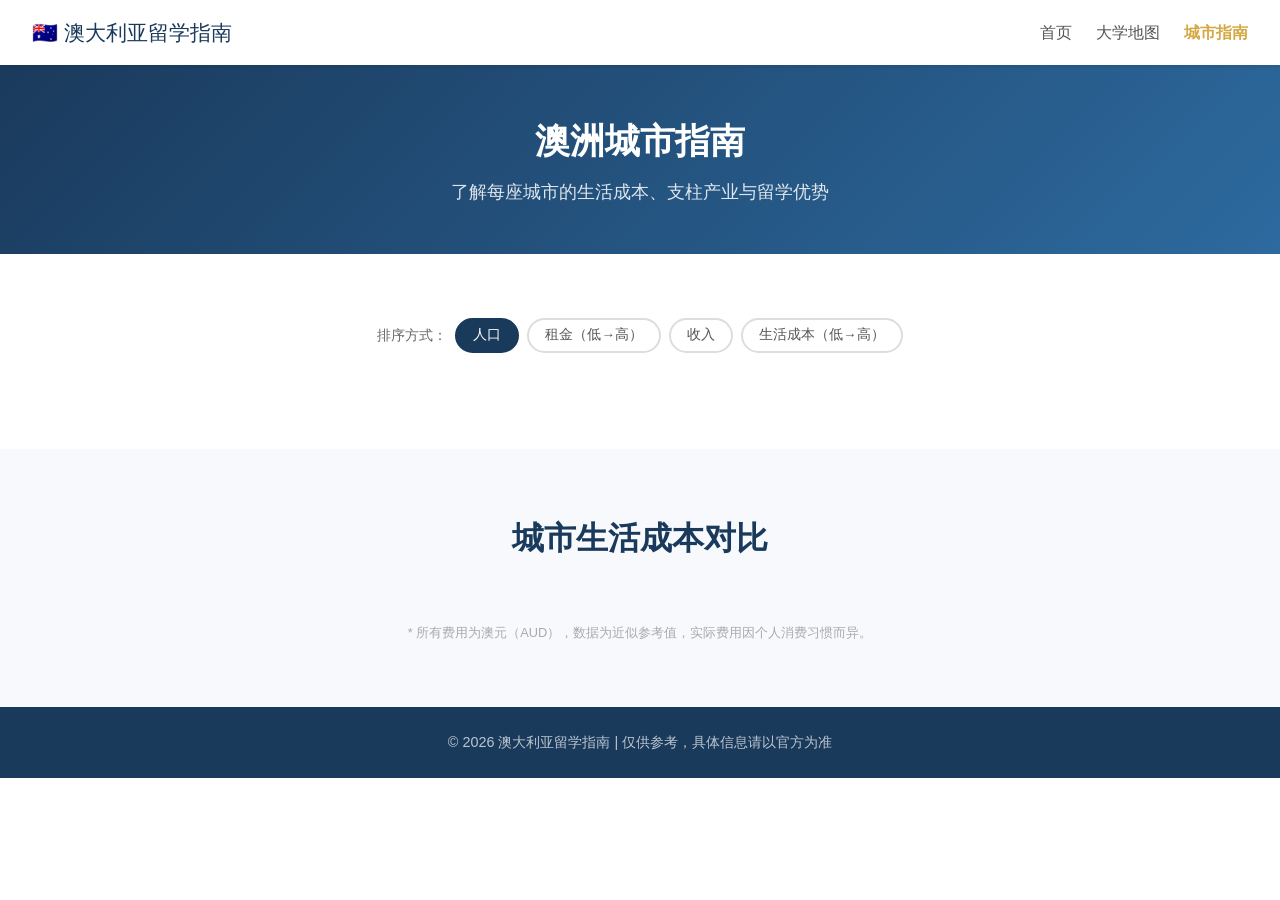
==== cities.html @ 86136d02 "Add city guide module with cost comparison - 15 Australian cities with population, income, rent, tra" ====
<!DOCTYPE html>
<html lang="zh-CN">
<head>
    <meta charset="UTF-8">
    <meta name="viewport" content="width=device-width, initial-scale=1.0">
    <title>城市指南 - 澳大利亚留学指南</title>
    <link rel="stylesheet" href="style.css">
    <link rel="stylesheet" href="cities.css">
</head>
<body>
    <header>
        <nav>
            <div class="logo"><a href="index.html">🇦🇺 澳大利亚留学指南</a></div>
            <ul>
                <li><a href="index.html">首页</a></li>
                <li><a href="universities.html">大学地图</a></li>
                <li><a href="cities.html" class="active">城市指南</a></li>
            </ul>
        </nav>
    </header>

    <section class="hero-small">
        <h1>澳洲城市指南</h1>
        <p>了解每座城市的生活成本、支柱产业与留学优势</p>
    </section>

    <section class="section">
        <div class="container-wide">
            <div class="sort-bar">
                <span class="sort-label">排序方式：</span>
                <button class="sort-btn active" data-sort="population">人口</button>
                <button class="sort-btn" data-sort="rent">租金（低→高）</button>
                <button class="sort-btn" data-sort="income">收入</button>
                <button class="sort-btn" data-sort="cost">生活成本（低→高）</button>
            </div>
            <div id="city-cards" class="city-cards"></div>
        </div>
    </section>

    <section class="section section-alt">
        <div class="container-wide">
            <h2>城市生活成本对比</h2>
            <div id="cost-compare" class="cost-compare"></div>
            <p class="cost-note">* 所有费用为澳元（AUD），数据为近似参考值，实际费用因个人消费习惯而异。</p>
        </div>
    </section>

    <footer>
        <div class="container">
            <p>&copy; 2026 澳大利亚留学指南 | 仅供参考，具体信息请以官方为准</p>
        </div>
    </footer>

    <script src="cities.js"></script>
</body>
</html>
---- style.css ----
* {
    margin: 0;
    padding: 0;
    box-sizing: border-box;
}

body {
    font-family: -apple-system, BlinkMacSystemFont, "Segoe UI", Roboto, "Helvetica Neue", Arial, sans-serif;
    line-height: 1.6;
    color: #333;
}

/* Navigation */
nav {
    display: flex;
    justify-content: space-between;
    align-items: center;
    padding: 1rem 2rem;
    background: #fff;
    box-shadow: 0 2px 4px rgba(0, 0, 0, 0.1);
    position: sticky;
    top: 0;
    z-index: 100;
}

.logo {
    font-size: 1.3rem;
    font-weight: 700;
    color: #1a3a5c;
}

nav ul {
    display: flex;
    list-style: none;
    gap: 1.5rem;
}

nav a {
    text-decoration: none;
    color: #555;
    font-weight: 500;
    transition: color 0.3s;
}

nav a:hover {
    color: #d4a843;
}

/* Hero */
.hero {
    background: linear-gradient(135deg, #1a3a5c 0%, #2d6a9f 100%);
    color: #fff;
    padding: 6rem 2rem;
    text-align: center;
}

.hero h1 {
    font-size: 2.8rem;
    margin-bottom: 1rem;
}

.hero p {
    font-size: 1.3rem;
    opacity: 0.9;
    margin-bottom: 2rem;
}

.cta-button {
    display: inline-block;
    padding: 0.8rem 2rem;
    background: #d4a843;
    color: #fff;
    text-decoration: none;
    border-radius: 6px;
    font-weight: 600;
    transition: background 0.3s;
}

.cta-button:hover {
    background: #b8912e;
}

/* Sections */
.section {
    padding: 4rem 2rem;
}

.section-alt {
    background: #f7f9fc;
}

.container {
    max-width: 1000px;
    margin: 0 auto;
}

.section h2 {
    text-align: center;
    font-size: 2rem;
    color: #1a3a5c;
    margin-bottom: 2.5rem;
}

/* Cards */
.card-grid {
    display: grid;
    grid-template-columns: repeat(auto-fit, minmax(220px, 1fr));
    gap: 1.5rem;
}

.card {
    background: #fff;
    border-radius: 10px;
    padding: 1.5rem;
    box-shadow: 0 2px 8px rgba(0, 0, 0, 0.08);
    transition: transform 0.3s, box-shadow 0.3s;
}

.card:hover {
    transform: translateY(-4px);
    box-shadow: 0 6px 16px rgba(0, 0, 0, 0.12);
}

.card h3 {
    color: #1a3a5c;
    margin-bottom: 0.5rem;
    font-size: 1.1rem;
}

.card p {
    color: #666;
    font-size: 0.95rem;
}

/* Timeline */
.timeline {
    max-width: 600px;
    margin: 0 auto;
}

.timeline-item {
    display: flex;
    gap: 1.2rem;
    margin-bottom: 1.5rem;
    align-items: flex-start;
}

.timeline-number {
    width: 40px;
    height: 40px;
    border-radius: 50%;
    background: #1a3a5c;
    color: #fff;
    display: flex;
    align-items: center;
    justify-content: center;
    font-weight: 700;
    flex-shrink: 0;
}

.timeline-content h3 {
    color: #1a3a5c;
    margin-bottom: 0.3rem;
}

.timeline-content p {
    color: #666;
    font-size: 0.95rem;
}

/* Cost Table */
.cost-table {
    width: 100%;
    border-collapse: collapse;
    background: #fff;
    border-radius: 10px;
    overflow: hidden;
    box-shadow: 0 2px 8px rgba(0, 0, 0, 0.08);
}

.cost-table th {
    background: #1a3a5c;
    color: #fff;
    padding: 1rem;
    text-align: left;
}

.cost-table td {
    padding: 0.8rem 1rem;
    border-bottom: 1px solid #eee;
}

.cost-table tr:last-child td {
    border-bottom: none;
}

.cost-table tr:hover td {
    background: #f7f9fc;
}

/* FAQ */
.faq-list {
    max-width: 700px;
    margin: 0 auto;
}

.faq-item {
    background: #fff;
    border-radius: 8px;
    margin-bottom: 0.8rem;
    box-shadow: 0 2px 4px rgba(0, 0, 0, 0.06);
    overflow: hidden;
}

.faq-item summary {
    padding: 1rem 1.2rem;
    cursor: pointer;
    font-weight: 600;
    color: #1a3a5c;
    list-style: none;
}

.faq-item summary::before {
    content: "▸ ";
}

.faq-item[open] summary::before {
    content: "▾ ";
}

.faq-item p {
    padding: 0 1.2rem 1rem;
    color: #666;
}

/* Footer */
footer {
    background: #1a3a5c;
    color: rgba(255, 255, 255, 0.7);
    text-align: center;
    padding: 1.5rem 2rem;
    font-size: 0.9rem;
}

/* Responsive */
@media (max-width: 768px) {
    nav {
        flex-direction: column;
        gap: 0.8rem;
    }

    nav ul {
        flex-wrap: wrap;
        justify-content: center;
        gap: 0.8rem;
    }

    .hero h1 {
        font-size: 2rem;
    }

    .hero p {
        font-size: 1.1rem;
    }

    .card-grid {
        grid-template-columns: 1fr;
    }
}
---- cities.css ----
/* Cities page styles */

nav .logo a {
    text-decoration: none;
    color: inherit;
}

nav a.active {
    color: #d4a843;
    font-weight: 700;
}

.container-wide {
    max-width: 1200px;
    margin: 0 auto;
}

/* Small hero */
.hero-small {
    background: linear-gradient(135deg, #1a3a5c 0%, #2d6a9f 100%);
    color: #fff;
    padding: 3rem 2rem;
    text-align: center;
}

.hero-small h1 {
    font-size: 2.2rem;
    margin-bottom: 0.5rem;
}

.hero-small p {
    font-size: 1.1rem;
    opacity: 0.85;
}

/* Sort bar */
.sort-bar {
    display: flex;
    align-items: center;
    justify-content: center;
    gap: 0.5rem;
    margin-bottom: 2rem;
    flex-wrap: wrap;
}

.sort-label {
    font-size: 0.9rem;
    color: #666;
    font-weight: 500;
}

.sort-btn {
    padding: 0.4rem 1rem;
    border: 2px solid #ddd;
    background: #fff;
    border-radius: 20px;
    cursor: pointer;
    font-size: 0.85rem;
    font-weight: 500;
    color: #555;
    transition: all 0.3s;
}

.sort-btn:hover {
    border-color: #1a3a5c;
    color: #1a3a5c;
}

.sort-btn.active {
    background: #1a3a5c;
    border-color: #1a3a5c;
    color: #fff;
}

/* City cards grid */
.city-cards {
    display: grid;
    grid-template-columns: repeat(auto-fill, minmax(360px, 1fr));
    gap: 1.5rem;
}

/* City card */
.city-card {
    background: #fff;
    border-radius: 12px;
    box-shadow: 0 2px 12px rgba(0, 0, 0, 0.07);
    overflow: hidden;
    transition: transform 0.3s, box-shadow 0.3s;
}

.city-card:hover {
    transform: translateY(-4px);
    box-shadow: 0 8px 24px rgba(0, 0, 0, 0.12);
}

.city-card-header {
    background: linear-gradient(135deg, #1a3a5c 0%, #2d6a9f 100%);
    color: #fff;
    padding: 1.2rem 1.5rem;
    display: flex;
    justify-content: space-between;
    align-items: center;
}

.city-card-header h3 {
    margin: 0;
    font-size: 1.3rem;
}

.city-card-header h3 .city-en {
    font-size: 0.8rem;
    font-weight: 400;
    opacity: 0.8;
    margin-left: 0.5rem;
}

.city-card-header .state-badge {
    background: rgba(255, 255, 255, 0.2);
    padding: 0.2rem 0.6rem;
    border-radius: 12px;
    font-size: 0.8rem;
    font-weight: 600;
}

.city-card-body {
    padding: 1.2rem 1.5rem;
}

.city-description {
    font-size: 0.9rem;
    color: #555;
    line-height: 1.7;
    margin-bottom: 1rem;
}

.city-stats {
    display: grid;
    grid-template-columns: 1fr 1fr;
    gap: 0.8rem;
    margin-bottom: 1rem;
}

.city-stat {
    display: flex;
    align-items: center;
    gap: 0.5rem;
}

.city-stat .stat-icon {
    font-size: 1.2rem;
    width: 28px;
    text-align: center;
}

.city-stat .stat-content {
    flex: 1;
}

.city-stat .stat-label {
    font-size: 0.75rem;
    color: #999;
    line-height: 1;
}

.city-stat .stat-value {
    font-size: 0.9rem;
    font-weight: 600;
    color: #1a3a5c;
}

/* Industries & climate */
.city-info-row {
    display: flex;
    flex-direction: column;
    gap: 0.6rem;
    padding-top: 0.8rem;
    border-top: 1px solid #f0f0f0;
}

.city-info-item {
    font-size: 0.85rem;
    color: #666;
    line-height: 1.5;
}

.city-info-item strong {
    color: #444;
}

.industry-tags {
    display: flex;
    flex-wrap: wrap;
    gap: 0.3rem;
    margin-top: 0.2rem;
}

.industry-tag {
    display: inline-block;
    background: #f0f4f8;
    color: #1a3a5c;
    padding: 0.15rem 0.5rem;
    border-radius: 10px;
    font-size: 0.75rem;
    font-weight: 500;
}

/* Cost comparison table */
.cost-compare {
    overflow-x: auto;
}

.cost-compare table {
    width: 100%;
    border-collapse: separate;
    border-spacing: 0;
    background: #fff;
    border-radius: 12px;
    overflow: hidden;
    box-shadow: 0 4px 16px rgba(0, 0, 0, 0.08);
    min-width: 700px;
}

.cost-compare thead th {
    background: linear-gradient(135deg, #1a3a5c 0%, #2d6a9f 100%);
    color: #fff;
    padding: 0.9rem 1rem;
    text-align: left;
    font-size: 0.85rem;
    font-weight: 600;
    white-space: nowrap;
    position: sticky;
    top: 0;
}

.cost-compare thead th:first-child {
    border-radius: 12px 0 0 0;
}

.cost-compare thead th:last-child {
    border-radius: 0 12px 0 0;
}

.cost-compare td {
    padding: 0.75rem 1rem;
    font-size: 0.85rem;
    color: #444;
    border-bottom: 1px solid #f0f0f0;
}

.cost-compare tbody tr:last-child td {
    border-bottom: none;
}

.cost-compare tbody tr {
    transition: background 0.2s;
}

.cost-compare tbody tr:hover {
    background: #f7f9fc;
}

.cost-compare .city-name-cell {
    font-weight: 600;
    color: #1a3a5c;
    white-space: nowrap;
}

.cost-compare .bar-cell {
    padding-right: 2rem;
}

.cost-bar-wrap {
    display: flex;
    align-items: center;
    gap: 0.5rem;
}

.cost-bar {
    height: 8px;
    border-radius: 4px;
    background: #2d6a9f;
    transition: width 0.6s ease;
}

.cost-bar-rent { background: linear-gradient(90deg, #6b21a8, #a855f7); }
.cost-bar-transport { background: linear-gradient(90deg, #0369a1, #38bdf8); }
.cost-bar-meal { background: linear-gradient(90deg, #15803d, #4ade80); }
.cost-bar-income { background: linear-gradient(90deg, #d4a843, #fbbf24); }

.cost-bar-value {
    font-size: 0.8rem;
    color: #666;
    white-space: nowrap;
    font-weight: 500;
}

.cost-note {
    margin-top: 1.2rem;
    font-size: 0.8rem;
    color: #aaa;
    text-align: center;
}

/* Responsive */
@media (max-width: 768px) {
    .city-cards {
        grid-template-columns: 1fr;
    }

    .city-stats {
        grid-template-columns: 1fr;
    }

    .hero-small h1 {
        font-size: 1.8rem;
    }
}
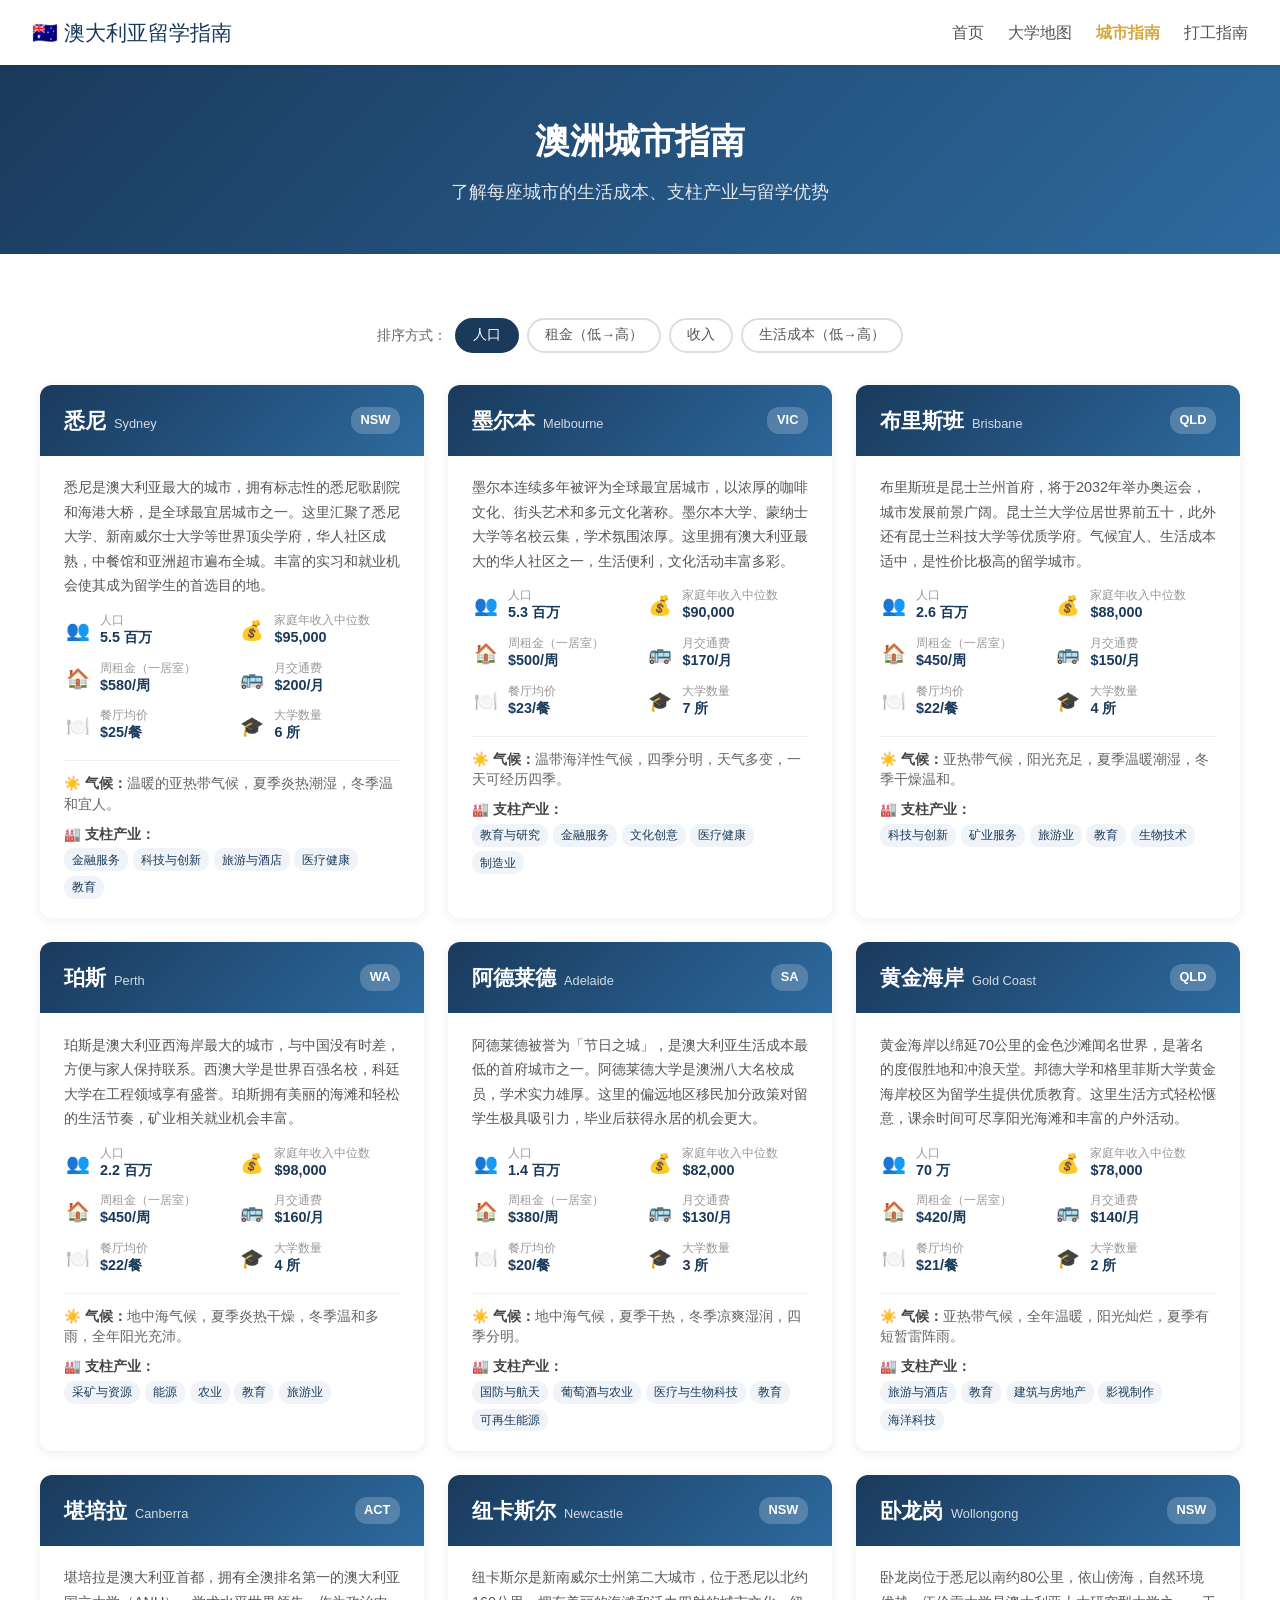
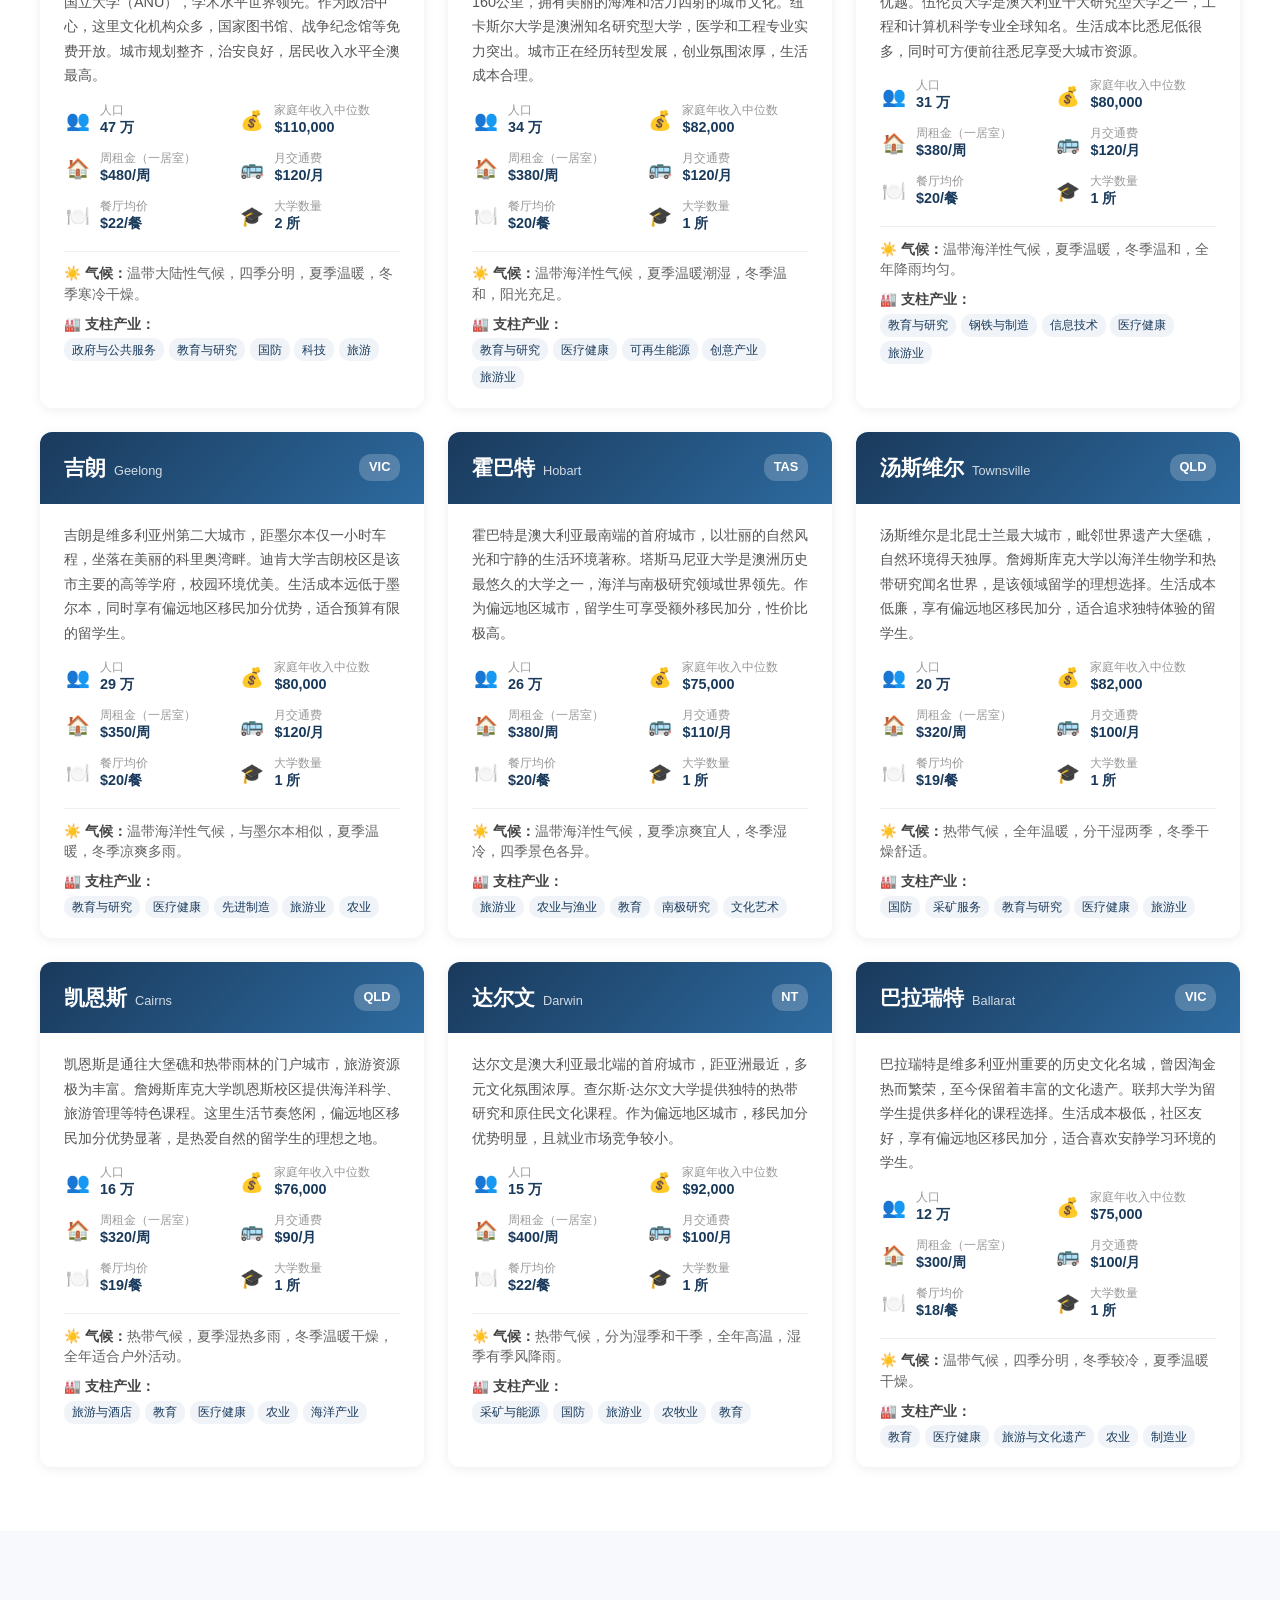
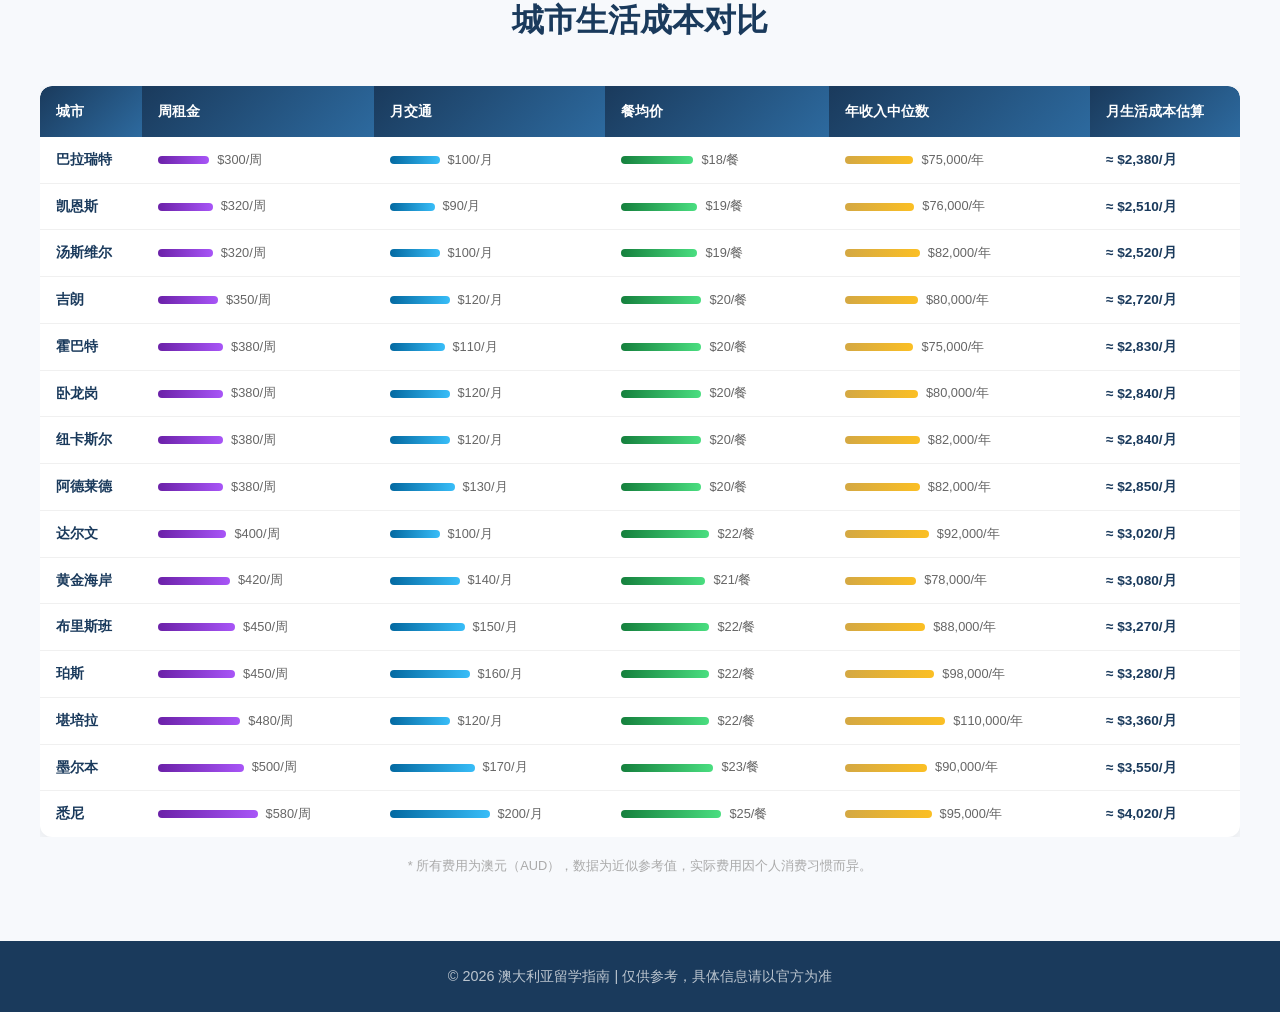
==== commit d5eec393: "Add work guide module with calculator, jobs and visa info - Income calculator with weekend rate supp" ====
--- a/cities.html
+++ b/cities.html
@@ -15,6 +15,7 @@
                 <li><a href="index.html">首页</a></li>
                 <li><a href="universities.html">大学地图</a></li>
                 <li><a href="cities.html" class="active">城市指南</a></li>
+                <li><a href="work.html">打工指南</a></li>
             </ul>
         </nav>
     </header>
